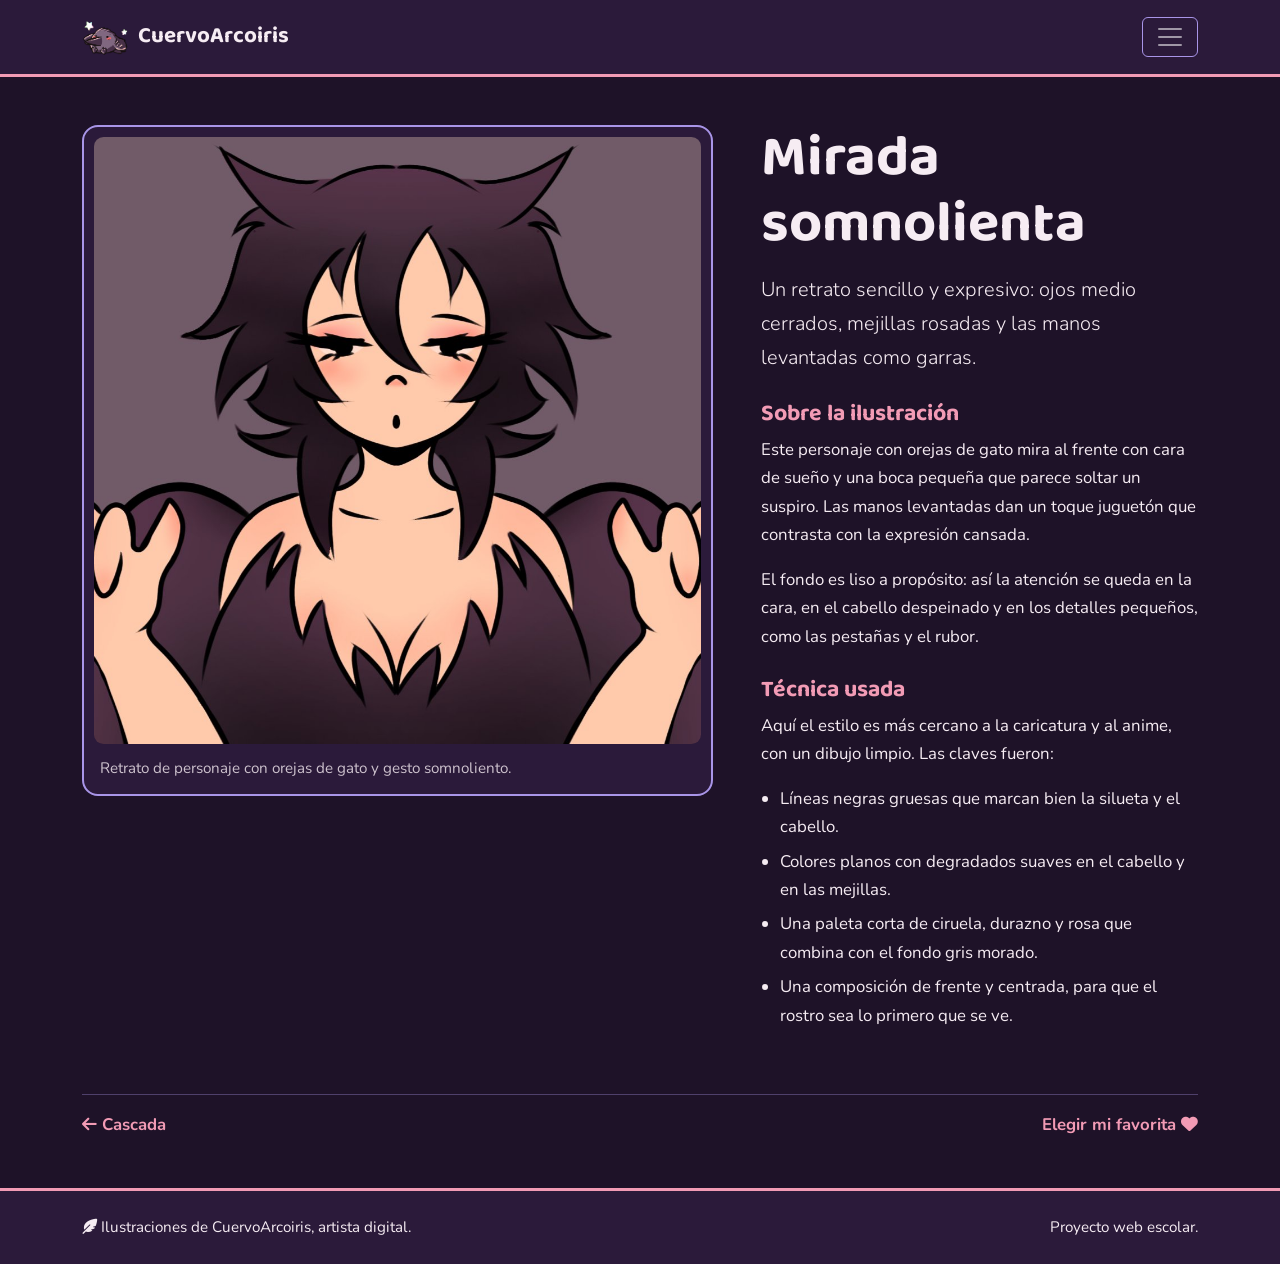
==== felina.html @ 7eebc0c7 "feat: add new HTML files for "Mirada somnolienta" and "Spider-Punk" illustrations" ====
<!DOCTYPE html>
<html lang="es" data-bs-theme="dark">
<head>
  <meta charset="UTF-8">
  <meta name="viewport" content="width=device-width, initial-scale=1.0">
  <meta name="description" content="Un retrato sencillo y expresivo: ojos medio cerrados, mejillas rosadas y las manos levantadas como garras.">
  <title>Mirada somnolienta | CuervoArcoiris</title>
  <link rel="icon" type="image/gif" href="img/logo.gif">
  <link rel="preconnect" href="https://fonts.googleapis.com">
  <link rel="preconnect" href="https://fonts.gstatic.com" crossorigin>
  <link href="https://fonts.googleapis.com/css2?family=Baloo+2:wght@600;700&family=Nunito:wght@400;600;700&display=swap" rel="stylesheet">
  <link href="https://cdn.jsdelivr.net/npm/bootstrap@5.3.3/dist/css/bootstrap.min.css" rel="stylesheet">
  <link href="https://cdnjs.cloudflare.com/ajax/libs/font-awesome/6.5.2/css/all.min.css" rel="stylesheet">
  <link href="css/estilos.css" rel="stylesheet">
</head>
<body>
  <header>
    <nav class="navbar navbar-expand-xxl barra" aria-label="Navegación principal">
      <div class="container">
        <a class="navbar-brand d-flex align-items-center gap-2" href="index.html">
          <img src="img/logo.gif" alt="Logo de CuervoArcoiris: un cuervito morado con estrellas de colores">
          CuervoArcoiris
        </a>
        <button class="navbar-toggler" type="button" data-bs-toggle="collapse" data-bs-target="#menu" aria-controls="menu" aria-expanded="false" aria-label="Abrir menú">
          <span class="navbar-toggler-icon"></span>
        </button>
        <div class="collapse navbar-collapse" id="menu">
          <ul class="navbar-nav ms-auto mb-2 mb-xxl-0">
          <li class="nav-item"><a class="nav-link" href="index.html">Inicio</a></li>
          <li class="nav-item"><a class="nav-link" href="spider-punk.html">Spider-Punk</a></li>
          <li class="nav-item"><a class="nav-link" href="kitsune.html">Bosque de bambú</a></li>
          <li class="nav-item"><a class="nav-link" href="sirena-lava.html">Sirena de lava</a></li>
          <li class="nav-item"><a class="nav-link" href="cascada.html">Cascada</a></li>
          <li class="nav-item"><a class="nav-link active" href="felina.html" aria-current="page">Mirada somnolienta</a></li>
          <li class="nav-item"><a class="nav-link" href="index.html#tu-favorita">Tu favorita</a></li>
          </ul>
        </div>
      </div>
    </nav>
  </header>

  <main class="container py-4 py-lg-5">
    <article class="row g-4 g-lg-5 align-items-start">
      <div class="col-12 col-lg-7">
        <figure class="marco mb-0">
          <img src="img/felina.jpg" alt="Ilustración digital de un personaje con orejas de gato, cabello oscuro despeinado, ojos entrecerrados, mejillas rosadas y una boca pequeña en forma de o, con las manos levantadas como garras, sobre un fondo liso gris morado.">
          <figcaption>Retrato de personaje con orejas de gato y gesto somnoliento.</figcaption>
        </figure>
      </div>
      <div class="col-12 col-lg-5 ficha">
        <h1 class="mb-3">Mirada somnolienta</h1>
        <p class="lead">Un retrato sencillo y expresivo: ojos medio cerrados, mejillas rosadas y las manos levantadas como garras.</p>
        <section aria-labelledby="sobre">
          <h2 id="sobre">Sobre la ilustración</h2>
          <p>Este personaje con orejas de gato mira al frente con cara de sueño y una boca pequeña que parece soltar un suspiro. Las manos levantadas dan un toque juguetón que contrasta con la expresión cansada.</p>
          <p>El fondo es liso a propósito: así la atención se queda en la cara, en el cabello despeinado y en los detalles pequeños, como las pestañas y el rubor.</p>
        </section>
        <section aria-labelledby="tecnica">
          <h2 id="tecnica">Técnica usada</h2>
          <p>Aquí el estilo es más cercano a la caricatura y al anime, con un dibujo limpio. Las claves fueron:</p>
          <ul>
            <li>Líneas negras gruesas que marcan bien la silueta y el cabello.</li>
            <li>Colores planos con degradados suaves en el cabello y en las mejillas.</li>
            <li>Una paleta corta de ciruela, durazno y rosa que combina con el fondo gris morado.</li>
            <li>Una composición de frente y centrada, para que el rostro sea lo primero que se ve.</li>
          </ul>
        </section>
      </div>
    </article>

    <nav class="paginacion d-flex justify-content-between flex-wrap gap-3 mt-5 pt-3 border-top" aria-label="Siguiente y anterior">
      <a href="cascada.html"><i class="fa-solid fa-arrow-left" aria-hidden="true"></i> Cascada</a>
      <a href="index.html#tu-favorita">Elegir mi favorita <i class="fa-solid fa-heart" aria-hidden="true"></i></a>
    </nav>
  </main>

  <footer class="pie">
    <div class="container d-flex flex-column flex-md-row justify-content-between align-items-md-center gap-2">
      <p class="mb-0"><i class="fa-solid fa-feather-pointed" aria-hidden="true"></i> Ilustraciones de CuervoArcoiris, artista digital.</p>
      <p class="mb-0">Proyecto web escolar.</p>
    </div>
  </footer>

  <script src="https://cdn.jsdelivr.net/npm/bootstrap@5.3.3/dist/js/bootstrap.bundle.min.js"></script>
</body>
</html>
---- css/estilos.css ----
/* ===== Paleta (4 colores) =====
   --ciruela  #1E1228  fondo
   --crema    #F6ECF3  texto
   --rosa     #F29BB5  acento principal (botones, enlaces activos)
   --lila     #A995E8  acento secundario (bordes, foco)
   --superficie es un tono más claro de la ciruela para tarjetas */
:root {
  --ciruela: #1E1228;
  --superficie: #2B1A3A;
  --crema: #F6ECF3;
  --rosa: #F29BB5;
  --lila: #A995E8;
}

[data-bs-theme="dark"] {
  --bs-body-bg: var(--ciruela);
  --bs-body-color: var(--crema);
  --bs-body-font-family: "Nunito", system-ui, sans-serif;
  --bs-link-color-rgb: 242, 155, 181;
  --bs-link-hover-color-rgb: 246, 236, 243;
  --bs-border-color: rgba(169, 149, 232, 0.35);
}

body {
  font-size: 1.05rem;
  line-height: 1.7;
}

h1, h2, h3, h4, .navbar-brand {
  font-family: "Baloo 2", "Nunito", sans-serif;
  font-weight: 700;
  line-height: 1.15;
}

h1 { font-size: clamp(2.2rem, 5vw, 3.6rem); }
h2 { font-size: clamp(1.6rem, 3vw, 2.2rem); }

p { max-width: 68ch; }

:focus-visible {
  outline: 3px solid var(--lila);
  outline-offset: 3px;
}

/* ===== Barra de navegación ===== */
.barra {
  background: var(--superficie);
  border-bottom: 3px solid var(--rosa);
}
.barra .navbar-brand { color: var(--crema); font-size: 1.4rem; }
.barra .navbar-brand img { width: 48px; height: 48px; object-fit: contain; }
.barra .nav-link { color: var(--crema); font-weight: 600; }
.barra .nav-link:hover { color: var(--rosa); }
.barra .nav-link.active { color: var(--rosa); text-decoration: underline; text-underline-offset: 6px; text-decoration-thickness: 2px; }
.barra .navbar-toggler { border-color: var(--lila); }

/* ===== Botones ===== */
.btn-rosa {
  background: var(--rosa);
  border: 2px solid var(--rosa);
  color: var(--ciruela);
  font-weight: 700;
}
.btn-rosa:hover, .btn-rosa:focus-visible {
  background: var(--crema);
  border-color: var(--crema);
  color: var(--ciruela);
}
.btn-contorno {
  border: 2px solid var(--lila);
  color: var(--crema);
  font-weight: 700;
  background: transparent;
}
.btn-contorno:hover, .btn-contorno:focus-visible {
  background: var(--lila);
  color: var(--ciruela);
}

/* ===== Portada ===== */
.portada {
  padding-block: clamp(2.5rem, 7vw, 5rem);
}
.portada .logo-grande {
  width: min(100%, 360px);
  height: auto;
}
.usuario {
  color: var(--lila);
  font-weight: 700;
  font-size: 1.15rem;
}

/* ===== Secciones ===== */
.seccion { padding-block: clamp(2.5rem, 6vw, 4rem); }
.seccion-alterna { background: var(--superficie); }

/* ===== Tarjetas de la galería ===== */
.tarjeta {
  background: var(--superficie);
  border: 1px solid rgba(169, 149, 232, 0.35);
  border-radius: 1rem;
  overflow: hidden;
  height: 100%;
}
.tarjeta:hover { border-color: var(--rosa); }
.tarjeta img {
  width: 100%;
  aspect-ratio: 4 / 3;
  object-fit: cover;
  display: block;
}
.tarjeta .card-body { padding: 1.1rem 1.25rem 1.4rem; }
.tarjeta h3 { font-size: 1.35rem; }

/* ===== Páginas de ilustración ===== */
.marco {
  background: var(--superficie);
  border: 2px solid var(--lila);
  border-radius: 1rem;
  padding: 0.6rem;
}
.marco img { border-radius: 0.6rem; width: 100%; height: auto; display: block; }
.marco figcaption { padding: 0.7rem 0.4rem 0.2rem; font-size: 0.95rem; color: rgba(246, 236, 243, 0.8); }
.ficha h2 { font-size: 1.45rem; color: var(--rosa); margin-top: 1.6rem; }
.ficha ul { padding-left: 1.2rem; }
.ficha li { margin-bottom: 0.35rem; }
.paginacion a { text-decoration: none; font-weight: 700; }

/* ===== Formulario ===== */
.caja-form {
  background: var(--ciruela);
  border: 2px solid var(--lila);
  border-radius: 1rem;
  padding: clamp(1.2rem, 4vw, 2rem);
}
.form-control, .form-select {
  background-color: var(--superficie);
  color: var(--crema);
  border-color: var(--lila);
}
.form-control:focus, .form-select:focus {
  background-color: var(--superficie);
  color: var(--crema);
  border-color: var(--rosa);
  box-shadow: 0 0 0 0.2rem rgba(242, 155, 181, 0.35);
}
.form-check-input:checked { background-color: var(--rosa); border-color: var(--rosa); }
.vista-previa {
  width: 100%;
  max-height: 260px;
  object-fit: cover;
  border-radius: 0.8rem;
  border: 2px solid var(--lila);
}
.resultado {
  background: var(--superficie);
  border-left: 6px solid var(--rosa);
  border-radius: 0.8rem;
  padding: 1.2rem 1.4rem;
}
.resultado img { width: 120px; height: 120px; object-fit: cover; border-radius: 0.7rem; border: 2px solid var(--lila); }

/* ===== Pie ===== */
.pie {
  background: var(--superficie);
  border-top: 3px solid var(--rosa);
  padding-block: 1.5rem;
  font-size: 0.95rem;
}

/* ===== SweetAlert2 con la paleta del sitio ===== */
.swal2-popup { font-family: "Nunito", sans-serif; }
.swal2-title { font-family: "Baloo 2", sans-serif; }
.swal2-confirm.btn-swal {
  background: var(--rosa) !important;
  color: var(--ciruela) !important;
  font-weight: 700;
}

@media (min-width: 992px) {
  article > .col-lg-7 > .marco { position: sticky; top: 1.5rem; }
}
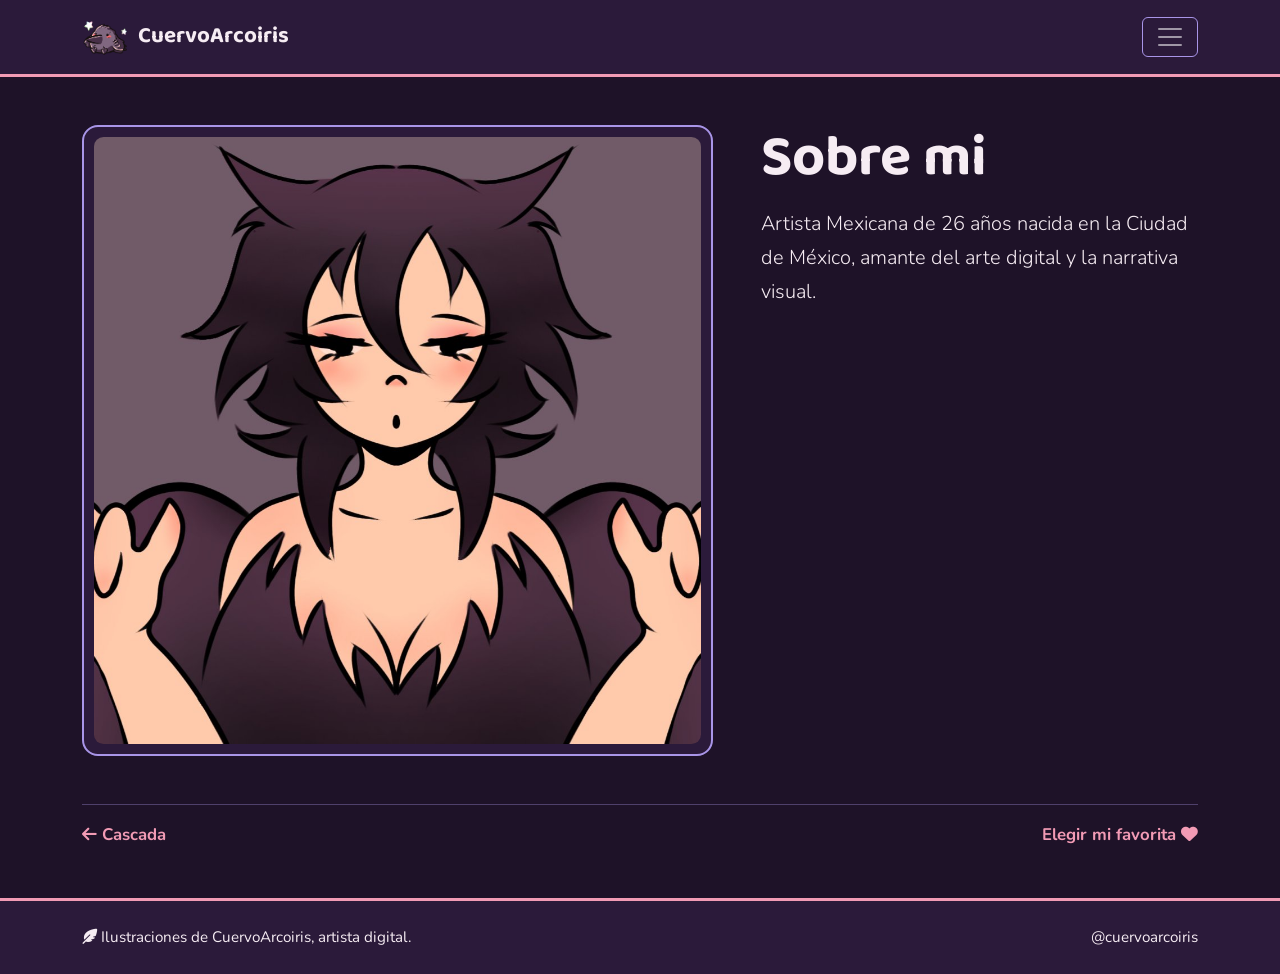
==== commit 30d50fa9: "feat: add new "Cascada" HTML page and implement form validation in JavaScript fix: update navigation" ====
--- a/felina.html
+++ b/felina.html
@@ -44,27 +44,11 @@
       <div class="col-12 col-lg-7">
         <figure class="marco mb-0">
           <img src="img/felina.jpg" alt="Ilustración digital de un personaje con orejas de gato, cabello oscuro despeinado, ojos entrecerrados, mejillas rosadas y una boca pequeña en forma de o, con las manos levantadas como garras, sobre un fondo liso gris morado.">
-          <figcaption>Retrato de personaje con orejas de gato y gesto somnoliento.</figcaption>
         </figure>
       </div>
       <div class="col-12 col-lg-5 ficha">
-        <h1 class="mb-3">Mirada somnolienta</h1>
-        <p class="lead">Un retrato sencillo y expresivo: ojos medio cerrados, mejillas rosadas y las manos levantadas como garras.</p>
-        <section aria-labelledby="sobre">
-          <h2 id="sobre">Sobre la ilustración</h2>
-          <p>Este personaje con orejas de gato mira al frente con cara de sueño y una boca pequeña que parece soltar un suspiro. Las manos levantadas dan un toque juguetón que contrasta con la expresión cansada.</p>
-          <p>El fondo es liso a propósito: así la atención se queda en la cara, en el cabello despeinado y en los detalles pequeños, como las pestañas y el rubor.</p>
-        </section>
-        <section aria-labelledby="tecnica">
-          <h2 id="tecnica">Técnica usada</h2>
-          <p>Aquí el estilo es más cercano a la caricatura y al anime, con un dibujo limpio. Las claves fueron:</p>
-          <ul>
-            <li>Líneas negras gruesas que marcan bien la silueta y el cabello.</li>
-            <li>Colores planos con degradados suaves en el cabello y en las mejillas.</li>
-            <li>Una paleta corta de ciruela, durazno y rosa que combina con el fondo gris morado.</li>
-            <li>Una composición de frente y centrada, para que el rostro sea lo primero que se ve.</li>
-          </ul>
-        </section>
+        <h1 class="mb-3">Sobre mi</h1>
+        <p class="lead">Artista Mexicana de 26 años nacida en la Ciudad de México, amante del arte digital y la narrativa visual.</p>
       </div>
     </article>
 
@@ -77,7 +61,7 @@
   <footer class="pie">
     <div class="container d-flex flex-column flex-md-row justify-content-between align-items-md-center gap-2">
       <p class="mb-0"><i class="fa-solid fa-feather-pointed" aria-hidden="true"></i> Ilustraciones de CuervoArcoiris, artista digital.</p>
-      <p class="mb-0">Proyecto web escolar.</p>
+      <p class="mb-0">@cuervoarcoiris</p>
     </div>
   </footer>
 
